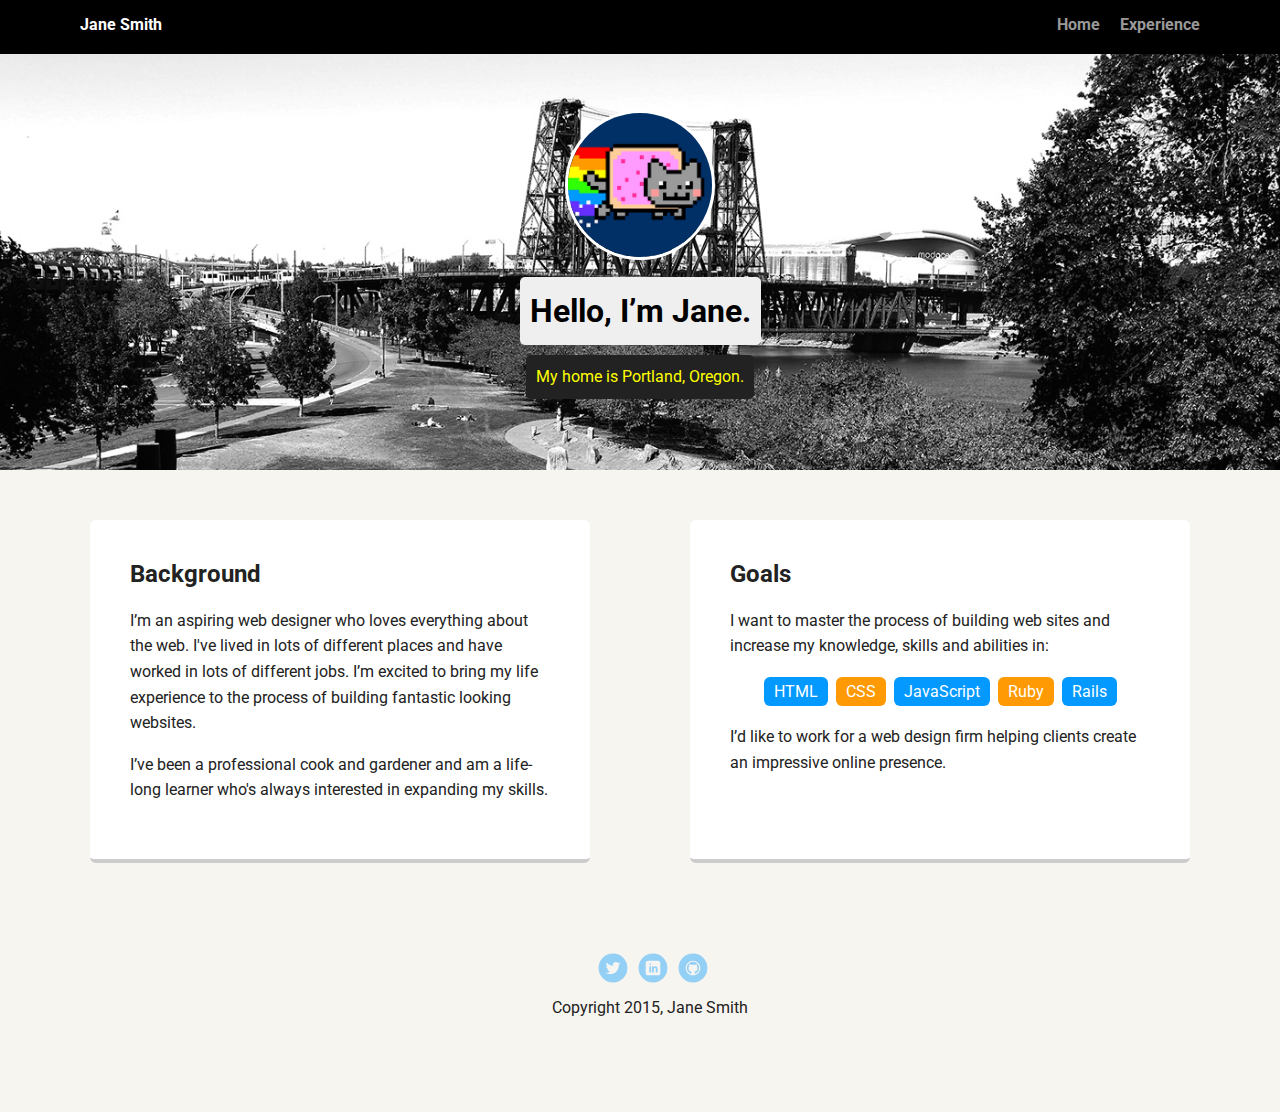
==== index.html @ a337d596 "Adding Project Files - Post TTTD Fix" ====
<!doctype html>
<html lang="en">
<head>
  <meta charset="utf-8">
  <title>Jane Smith's Profile</title>
  <meta name="viewport" content="width=device-width, initial-scale=1.0">
  <link rel="stylesheet" href="styles.css">
  <link href="https://fonts.googleapis.com/css?family=Muli%7CRoboto:400,300,500,700,900" rel="stylesheet"></head>
  <body>

    <div class="main-nav">
        <ul class="nav">
          <li class="name">Jane Smith</li>
          <li><a href="#">Home</a></li>
          <li><a href="#">Experience</a></li>
        </ul>
    </div>

    <header>
      <img src="images/me.png" alt="Drawing of Jane Smith" class="profile-image">
      <h1 class="tag name">Hello, I’m Jane.</h1>
      <p class="tag location">My home is Portland, Oregon.</p>
    </header>

    <main class="flex">
      <div class="card">
        <h2>Background</h2>
        <p>I’m an aspiring web designer who loves everything about the web. I've lived in lots of different places and have worked in lots of different jobs. I’m excited to bring my life experience to the process of building fantastic looking websites.</p>
        <p>I’ve been a professional cook and gardener and am a life-long learner who's always interested in expanding my skills.</p>
      </div> 

      <div class="card">
        <h2>Goals</h2>
        <p>I want to master the process of building web sites and increase my knowledge, skills and abilities in:</p>
        <ul class="skills">
          <li>HTML</li>
          <li>CSS</li>
          <li>JavaScript</li>
          <li>Ruby</li>
          <li>Rails</li>
        </ul>
        <p>I’d like to work for a web design firm helping clients create an impressive online presence.</p>
      </div> 

    </main>
    <footer>
      <ul>
        <li><a href="#" class="social twitter">Twitter</a></li>
        <li><a href="#" class="social linkedin">LinkedIn</a></li>
        <li><a href="#" class="social github">Github</a></li>
      </ul>
      <p class="copyright">Copyright 2015, Jane Smith</p>
    </footer>
  </body>
  </html>
---- styles.css ----
/* Global Layout Set-up */
* { 
  box-sizing: border-box;
}
  
body {
  margin: 0;
  padding: 0;
  text-align: center;
  font-family: 'Roboto', sans-serif;
  color: #222;
  background: #f7f5f0;
}
/* Link Styles */

a {
  text-decoration: none;
  color: #999;
}
a:hover {
  color: #6633ff;
}

/* Section Styles */

.main-nav {
  width: 100%;
  background: black;
  min-height: 30px;
  padding: 10px;
  position: fixed;
  text-align: center;
}
.nav {
  display: flex;
  justify-content: space-around;
  font-weight: 700;
  list-style-type: none;
  margin: 0 auto;
  padding: 0;
}

.nav .name {
    display: block;
    margin-right: auto;
    color: white;
}
.nav li {
  padding: 5px 10px 10px 10px;
}
.nav a {
  transition: all .5s;
}
.nav a:hover {
  color: white
}

header {
  text-align: center;
  background: url('images/portland.jpg') no-repeat top center ;
  background-size: cover;
  overflow: hidden;
  padding-top: 60px;
}
header {
  line-height: 1.5;
}
header .profile-image {
  margin-top: 50px;
  width: 150px;
  height: 150px;
  border-radius: 50%;
  border: 3px solid white;
  transition: all .5s;
}
header .profile-image:hover {
  transform: scale(1.2) rotate(5deg);
}
.tag {
  background-color: #efefef;
  color: black;
  padding: 10px;
  border-radius: 5px;
  display: table;
  margin: 10px auto;
} 
.location {
  background-color: #222;
  color: yellow;
}
.card {
  margin: 30px;
  padding: 20px 40px 40px;
  max-width: 500px;
  text-align: left;
  background: #fff;
  border-bottom: 4px solid #ccc;
  border-radius: 6px;
  transition: all .5s;
}
.card:hover {
  border-color: #ff99ff;
}

ul.skills {
  padding: 0;
  text-align: center;
}

.skills li {
  border-radius: 6px;
  display: inline-block;
  background: #ff9904;
  color: white;
  padding: 5px 10px;
  margin: 2px;
}

.skills li:nth-child(odd) {
  background: #0399ff;
}

footer {
  width: 100%;
  min-height: 30px;
  padding: 20px 0 40px 20px;
}

footer .copyright {
  top: -8px;
  font-size: .75em;
}

footer ul {
  list-style-type: none;
  margin: 0;
  padding: 0;
}

footer ul li {
  display: inline-block;
}

a.social {
  display: inline-block;
  text-indent: -9999px;
  margin-left: 5px;
  width: 30px;
  height: 30px;
  background-size: 30px 30px;
  opacity: .4;
  transition: all .5s;
}
a.twitter {
  background-image: url(images/twitter.svg);
}
a.linkedin {
  background-image: url(images/linkedin.svg);
}
a.github {
  background-image: url(images/github.svg);
}
a.social:hover {
  opacity: 1;
}
.clearfix {
  clear: both;
}

/* Styles for larger screens */
@media screen and (min-width: 720px) {
  
  .flex {
      display: -ms-flexbox;      /* TWEENER - IE 10 */
      display: flex; 
      max-width: 1200px;
      -ms-flex-pack: distribute;
      justify-content: space-around;
      margin: 0 auto;
  }

  header {
    min-height: 470px;
  }

  .nav {
    max-width: 1200px;
    padding: 0 30px;
  }


  main {
    padding-top: 20px;
  }

  main p {
    line-height: 1.6em;
  }

  footer {
    font-size: 1.3em;
    max-width: 1200px;
    margin: 40px auto;
  }

}
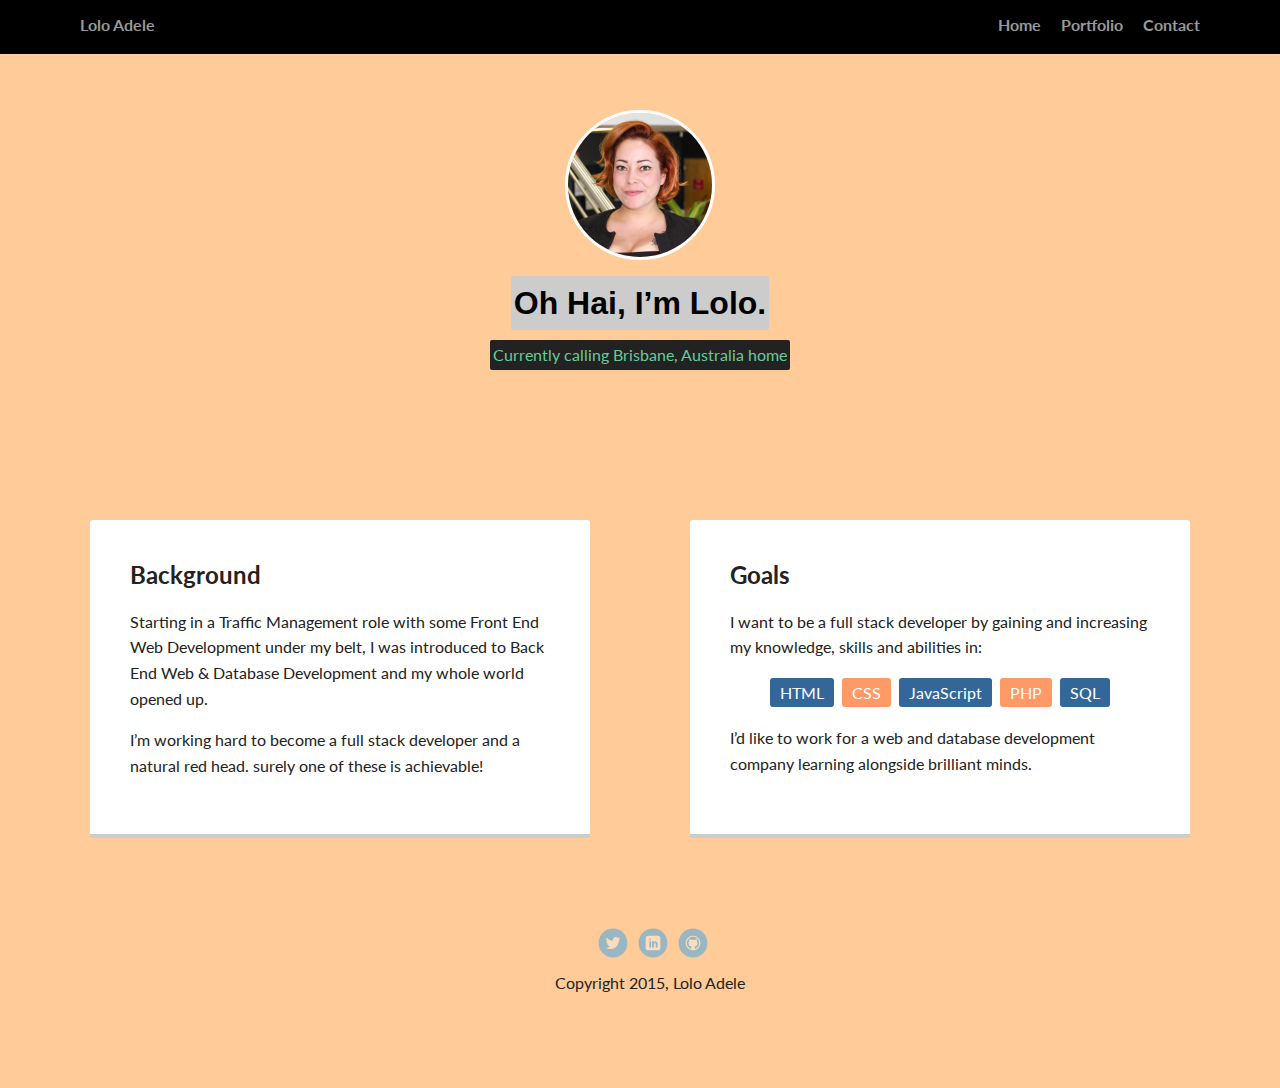
==== commit 937fbd7b: "Made changes according to TTTD Curriculum" ====
--- a/index.html
+++ b/index.html
@@ -1,55 +1,57 @@
 <!doctype html>
 <html lang="en">
-<head>
-  <meta charset="utf-8">
-  <title>Jane Smith's Profile</title>
-  <meta name="viewport" content="width=device-width, initial-scale=1.0">
-  <link rel="stylesheet" href="styles.css">
-  <link href="https://fonts.googleapis.com/css?family=Muli%7CRoboto:400,300,500,700,900" rel="stylesheet"></head>
+  <head>
+    <meta charset="utf-8">
+    <title>Lolo Adele's Profile</title>
+    <meta name="viewport" content="width=device-width, initial-scale=1.0">
+    <link rel="stylesheet" href="styles.css">
+     <link href='https://fonts.googleapis.com/css?family=Raleway:400,200|Raleway+Dots|Grand+Hotel|Old+Standard+TT:400,700|Lato:400,300' rel='stylesheet' type='text/css'>
+  </head>
   <body>
 
     <div class="main-nav">
         <ul class="nav">
-          <li class="name">Jane Smith</li>
-          <li><a href="#">Home</a></li>
-          <li><a href="#">Experience</a></li>
+          <li class="name"><a href="index.html">Lolo Adele</a></li>
+          <li><a href="index.html">Home</a></li>
+          <li><a href="portfolio.html">Portfolio</a></li>
+          <li><a href="contact.html">Contact</a></li>
         </ul>
     </div>
 
     <header>
-      <img src="images/me.png" alt="Drawing of Jane Smith" class="profile-image">
-      <h1 class="tag name">Hello, I’m Jane.</h1>
-      <p class="tag location">My home is Portland, Oregon.</p>
+      <img src="images/Eloise Colour_GJI.jpg" alt="Picture of an Over Excited Lolo" class="profile-image">
+      <h1 class="tag name">Oh Hai, I’m Lolo.</h1>
+      <p class="tag location">Currently calling Brisbane, Australia home</p>
     </header>
 
     <main class="flex">
       <div class="card">
         <h2>Background</h2>
-        <p>I’m an aspiring web designer who loves everything about the web. I've lived in lots of different places and have worked in lots of different jobs. I’m excited to bring my life experience to the process of building fantastic looking websites.</p>
-        <p>I’ve been a professional cook and gardener and am a life-long learner who's always interested in expanding my skills.</p>
+        <p>Starting in a Traffic Management role with some Front End Web Development under my belt, I was introduced to Back End Web  & Database Development and my whole world opened up.</p>
+        <p>I’m working hard to become a full stack developer and a natural red head. surely one of these is achievable!</p>
       </div> 
 
       <div class="card">
         <h2>Goals</h2>
-        <p>I want to master the process of building web sites and increase my knowledge, skills and abilities in:</p>
+        <p>I want to be a full stack developer by gaining and increasing my knowledge, skills and abilities in:</p>
         <ul class="skills">
           <li>HTML</li>
           <li>CSS</li>
           <li>JavaScript</li>
-          <li>Ruby</li>
-          <li>Rails</li>
+          <li>PHP</li>
+          <li>SQL</li>
         </ul>
-        <p>I’d like to work for a web design firm helping clients create an impressive online presence.</p>
+        <p>I’d like to work for a web and database development company learning alongside brilliant minds.</p>
       </div> 
 
     </main>
     <footer>
       <ul>
-        <li><a href="#" class="social twitter">Twitter</a></li>
-        <li><a href="#" class="social linkedin">LinkedIn</a></li>
-        <li><a href="#" class="social github">Github</a></li>
+        <li><a href="www.twitter.com/lolosoltera" class="social twitter">Twitter</a></li>
+        <li><a href="au.linkedin.com/in/eloisehandricks" class="social linkedin">LinkedIn</a></li>
+        <li><a href="https://github.com/eloisehandricks" class="social github">Github</a></li>
       </ul>
-      <p class="copyright">Copyright 2015, Jane Smith</p>
+      <p class="copyright">Copyright 2015, Lolo Adele</p>
     </footer>
   </body>
   </html>
--- a/styles.css
+++ b/styles.css
@@ -7,9 +7,9 @@
   margin: 0;
   padding: 0;
   text-align: center;
-  font-family: 'Roboto', sans-serif;
+  font-family: 'Lato', sans-serif;
   color: #222;
-  background: #f7f5f0;
+  background: #ffcc99;
 }
 /* Link Styles */
 
@@ -57,7 +57,7 @@
 
 header {
   text-align: center;
-  background: url('images/portland.jpg') no-repeat top center ;
+  background: url('images/Pier.jpg') no-repeat top center ;
   background-size: cover;
   overflow: hidden;
   padding-top: 60px;
@@ -75,18 +75,35 @@
 }
 header .profile-image:hover {
   transform: scale(1.2) rotate(5deg);
+  border-radius:  15%;
+  margin-bottom: 10px;
+}
+header .profile-image2 {
+  margin-top: 50px;
+  width: 150px;
+  height: 164px;
+  border-radius: 50%;
+  border: 3px solid white;
+  transition: all .5s;
+}
+header .profile-image2:hover {
+  transform: scale(1.2) rotate(-5deg);
+  border-radius:  15%;
+  margin-bottom: 10px;
 }
 .tag {
-  background-color: #efefef;
+  background-color: #cccccc;
   color: black;
-  padding: 10px;
-  border-radius: 5px;
+  font-family: 'Old Standard TT', sans-serif;
+  padding: 3px;
+  border-radius: 2px;
   display: table;
   margin: 10px auto;
 } 
 .location {
+  font-family: 'Lato', sans-serif;
   background-color: #222;
-  color: yellow;
+  color: #66cc99;
 }
 .card {
   margin: 30px;
@@ -95,11 +112,11 @@
   text-align: left;
   background: #fff;
   border-bottom: 4px solid #ccc;
-  border-radius: 6px;
+  border-radius: 3px;
   transition: all .5s;
 }
 .card:hover {
-  border-color: #ff99ff;
+  border-color: #9999cc;
 }
 
 ul.skills {
@@ -108,16 +125,23 @@
 }
 
 .skills li {
-  border-radius: 6px;
+  border-radius: 3px;
   display: inline-block;
-  background: #ff9904;
+  background: #ff9966;
   color: white;
   padding: 5px 10px;
   margin: 2px;
 }
 
 .skills li:nth-child(odd) {
-  background: #0399ff;
+  background: #336799;
+}
+
+#medium-icon {
+  float: right;
+  height: 50px;
+  display: inline;
+  margin: 0px; 
 }
 
 footer {
